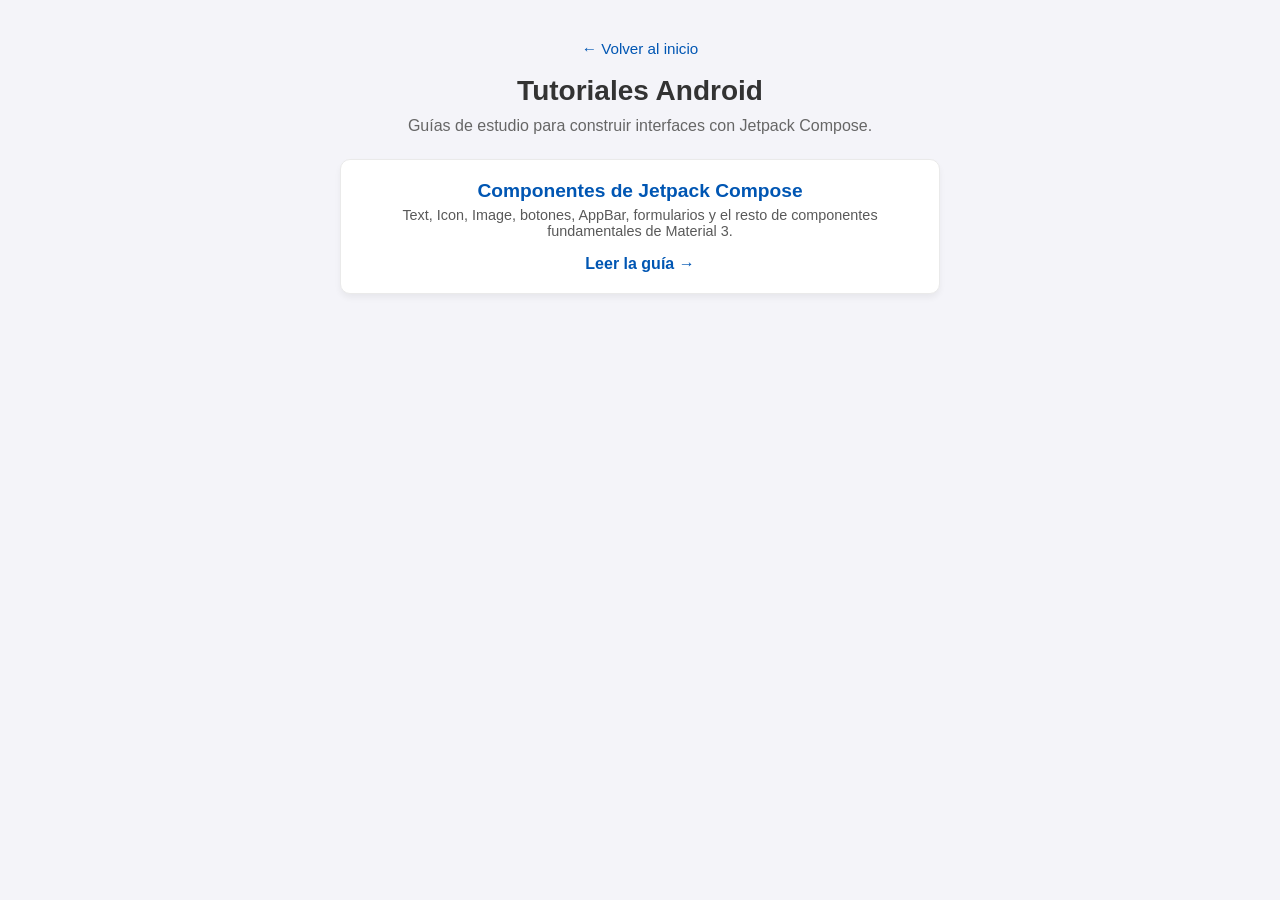
==== tutoriales/index.html @ 423dc996 "feat: añadir tutorial de Compose con navegación y código resaltado" ====
<!DOCTYPE html>
<html lang="es">
<head>
    <meta charset="UTF-8">
    <meta name="viewport" content="width=device-width, initial-scale=1.0">
    <title>Tutoriales Android | David Valdivia Vico</title>
    <meta name="description" content="Guías de Android con Jetpack Compose: explicaciones, código Kotlin y ejemplos visuales de componentes.">
    <link rel="icon" href="/favicon.svg" type="image/svg+xml">
    <link rel="stylesheet" href="../css/estilos.css">
</head>
<body>
    <main class="page-container">
        <a class="back-link" href="../index.html">← Volver al inicio</a>
        <div class="page-header">
            <h1>Tutoriales Android</h1>
            <p>Guías de estudio para construir interfaces con Jetpack Compose.</p>
        </div>

        <div class="links-grid">
            <a href="compose-componentes/" class="link-card">
                <span class="link-title">Componentes de Jetpack Compose</span>
                <span class="link-desc">Text, Icon, Image, botones, AppBar, formularios y el resto de componentes fundamentales de Material 3.</span>
                <span class="card-action">Leer la guía →</span>
            </a>
        </div>

        <div class="footer">
        </div>
    </main>
</body>
</html>
---- css/estilos.css ----
:root {
    --bg-color: #f4f4f9;
    --text-color: #333;
    --card-bg: #fff;
    --primary-color: #0056b3;
    --hover-color: #003d82;
}

* {
    box-sizing: border-box;
}

body {
    font-family: 'Segoe UI', Tahoma, Geneva, Verdana, sans-serif;
    background-color: var(--bg-color);
    color: var(--text-color);
    display: flex;
    flex-direction: column;
    align-items: center;
    margin: 0;
    padding: 40px 20px;
}

.profile-container,
.page-container {
    text-align: center;
    max-width: 600px;
    width: 100%;
}

.page-container.wide {
    max-width: 860px;
    text-align: left;
}

.profile-img {
    width: 120px;
    height: 120px;
    border-radius: 50%;
    object-fit: cover;
    border: 3px solid var(--primary-color);
    margin-bottom: 15px;
}

h1 {
    margin: 0 0 10px;
    font-size: 2em;
}

p.bio {
    font-size: 1.1em;
    color: #666;
    margin-bottom: 30px;
}

.section-title {
    font-size: 1.15em;
    color: #555;
    margin: 36px 0 14px;
    text-align: left;
    letter-spacing: 0.02em;
}

.links-grid {
    display: grid;
    gap: 15px;
}

.link-card {
    background-color: var(--card-bg);
    padding: 20px;
    border-radius: 10px;
    text-decoration: none;
    color: var(--text-color);
    box-shadow: 0 4px 6px rgba(0, 0, 0, 0.05);
    transition: transform 0.2s, box-shadow 0.2s;
    display: flex;
    flex-direction: column;
    align-items: center;
    border: 1px solid #eaeaea;
}

.link-card:hover {
    transform: translateY(-3px);
    box-shadow: 0 6px 12px rgba(0, 0, 0, 0.1);
    border-color: var(--primary-color);
}

.link-title {
    font-weight: bold;
    font-size: 1.2em;
    margin-bottom: 5px;
    color: var(--primary-color);
}

.link-desc {
    font-size: 0.9em;
    color: #595959;
    text-align: center;
}

.footer {
    margin-top: 50px;
    font-size: 0.85em;
    color: #666;
}

.back-link {
    display: inline-block;
    margin-bottom: 18px;
    color: var(--primary-color);
    text-decoration: none;
    font-size: 0.95em;
}

.back-link:hover {
    text-decoration: underline;
}

.page-header {
    margin-bottom: 24px;
}

.page-header h1 {
    font-size: 1.75em;
}

.page-header p {
    color: #666;
    margin: 8px 0 0;
}

.toc {
    background: var(--card-bg);
    border: 1px solid #eaeaea;
    border-radius: 10px;
    padding: 16px 20px;
    margin-bottom: 28px;
}

.toc h2 {
    margin: 0 0 10px;
    font-size: 1em;
    color: var(--primary-color);
}

.toc ol {
    margin: 0;
    padding-left: 20px;
}

.toc a {
    color: var(--text-color);
    text-decoration: none;
}

.toc a:hover {
    color: var(--primary-color);
    text-decoration: underline;
}

.markdown-body {
    background: var(--card-bg);
    border: 1px solid #eaeaea;
    border-radius: 10px;
    padding: 28px 32px 40px;
    box-shadow: 0 4px 6px rgba(0, 0, 0, 0.05);
    line-height: 1.65;
}

.markdown-body h1 {
    font-size: 1.8em;
    margin: 0 0 16px;
    padding-bottom: 10px;
    border-bottom: 1px solid #eee;
}

.markdown-body h2 {
    font-size: 1.35em;
    margin: 36px 0 12px;
    color: var(--primary-color);
    scroll-margin-top: 16px;
}

.markdown-body h3 {
    font-size: 1.1em;
    margin: 22px 0 8px;
}

.markdown-body p,
.markdown-body li {
    color: #444;
}

.markdown-body img {
    max-width: 100%;
    height: auto;
    border-radius: 8px;
    box-shadow: 0 2px 8px rgba(0, 0, 0, 0.08);
}

.markdown-body pre {
    background: #0f172a;
    color: #e2e8f0;
    padding: 16px;
    border-radius: 8px;
    overflow-x: auto;
}

.markdown-body code {
    font-family: Consolas, 'Courier New', monospace;
    font-size: 0.9em;
}

/* Kotlin: una paleta con mayor separación entre tipos de tokens. */
.markdown-body pre,
.markdown-body pre code.hljs {
    background: #0f172a;
    color: #e2e8f0;
}
.markdown-body pre code.hljs { padding: 0; }
.markdown-body .hljs-keyword { color: #ff9dce; font-weight: 600; }
.markdown-body .hljs-string,
.markdown-body .hljs-char { color: #a5e075; }
.markdown-body .hljs-number,
.markdown-body .hljs-literal { color: #ffbd7a; }
.markdown-body .hljs-comment { color: #a4b1c7; font-style: italic; }
.markdown-body .hljs-meta,
.markdown-body .hljs-meta .hljs-keyword { color: #ffe082; }
.markdown-body .hljs-title,
.markdown-body .hljs-title.function_ { color: #82cfff; }
.markdown-body .hljs-type,
.markdown-body .hljs-built_in,
.markdown-body .hljs-title.class_ { color: #7de4d4; }
.markdown-body .hljs-attr,
.markdown-body .hljs-property,
.markdown-body .hljs-symbol { color: #c4b5fd; }

.markdown-body :not(pre) > code {
    background: #eef2ff;
    color: #1e3a8a;
    padding: 0.1em 0.4em;
    border-radius: 4px;
}

.markdown-body blockquote {
    margin: 16px 0;
    padding: 8px 16px;
    border-left: 4px solid var(--primary-color);
    background: #f0f6ff;
    color: #444;
}

.markdown-body hr {
    border: none;
    border-top: 1px solid #eee;
    margin: 28px 0;
}

.loading,
.error {
    text-align: center;
    padding: 40px 16px;
    color: #777;
}

.error {
    color: #b91c1c;
}

.kofi {
    border-color: #ff5e5b;
}

:focus-visible {
    outline: 3px solid #0056b3;
    outline-offset: 4px;
}

.card-action {
    margin-top: 16px;
    color: var(--primary-color);
    font-weight: 600;
}

.guide-panel, .support-panel {
    margin-top: 28px;
    padding: 22px;
    background: var(--card-bg);
    border: 1px solid #d9e2ee;
    border-radius: 12px;
    text-align: left;
    line-height: 1.65;
}

.guide-panel h2, .support-panel h2 {
    margin-top: 0;
    font-size: 1.15rem;
}

.steps { padding-left: 24px; }
.steps li + li { margin-top: 8px; }
.bot-card { align-items: stretch; text-align: left; line-height: 1.65; }
.bot-card .link-title { margin: 0; }
.bot-card .link-desc { text-align: left; margin: 8px 0 18px; }
.bot-card .support-button { align-self: flex-start; }
.bot-card h4 { margin: 24px 0 0; font-size: 1rem; }
.bot-card details { margin-top: 8px; }
.bot-card:hover { transform: none; box-shadow: 0 4px 6px rgba(0, 0, 0, 0.05); border-color: #eaeaea; }
summary { cursor: pointer; color: var(--primary-color); font-weight: 600; }
.support-panel { background: #fff8f5; }
.support-button, .copy-button {
    display: inline-block;
    border: 1px solid #0056b3;
    border-radius: 8px;
    padding: 10px 16px;
    color: #fff;
    background: #0056b3;
    font: inherit;
    text-decoration: none;
    cursor: pointer;
}
.support-button:hover, .copy-button:hover { background: #003d82; }
.copy-button { margin-top: 12px; font-size: .9rem; }
.markdown-body { overflow-wrap: anywhere; }
.markdown-body pre { overflow-wrap: normal; }
.toc ol { display: grid; gap: 8px; }
.tutorial-meta { font-size: .95rem; }
.tutorial-tags { display: flex; flex-wrap: wrap; gap: 8px; margin: 16px 0; }
.tutorial-tag {
    display: inline-block;
    border-radius: 999px;
    padding: 6px 12px;
    font-size: .85rem;
    font-weight: 600;
    line-height: 1.5;
}
.tag-level { background: #dcfce7; color: #166534; }
.tag-requirement { background: #dbeafe; color: #1e40af; }
.back-to-index {
    position: fixed;
    right: max(20px, env(safe-area-inset-right));
    bottom: max(20px, env(safe-area-inset-bottom));
    z-index: 10;
    display: inline-flex;
    align-items: center;
    min-height: 44px;
    padding: 10px 18px;
    border-radius: 999px;
    background: var(--primary-color);
    color: #fff;
    font-weight: 600;
    text-decoration: none;
    box-shadow: 0 4px 14px rgba(0, 0, 0, .2);
}
.back-to-index:hover { background: var(--hover-color); }
.toc { scroll-margin-top: 20px; }
body:has(.back-to-index) { padding-bottom: 100px; }
.reading-help { margin-top: 8px; line-height: 1.65; }
.reading-help li + li { margin-top: 8px; }

@media (prefers-reduced-motion: reduce) {
    .link-card { transition: none; }
    .link-card:hover { transform: none; }
}

@media (max-width: 640px) {
    .markdown-body {
        padding: 20px 16px 32px;
    }
}
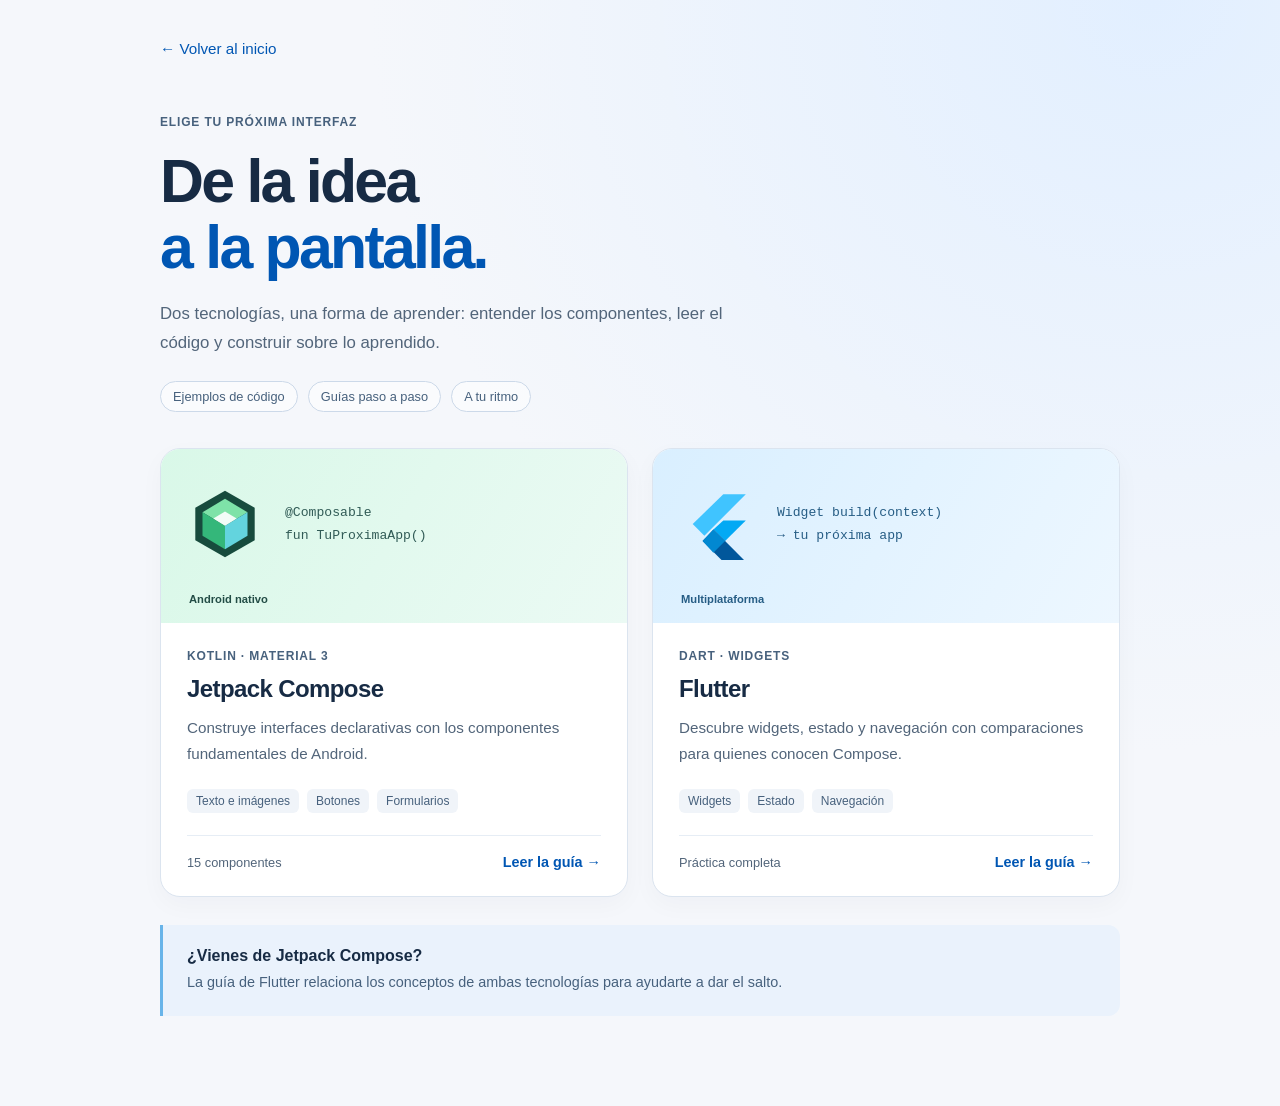
==== commit e7a5afbc: "feat: rediseñar la portada y el catálogo de tutoriales" ====
--- a/tutoriales/index.html
+++ b/tutoriales/index.html
@@ -3,26 +3,44 @@
 <head>
     <meta charset="UTF-8">
     <meta name="viewport" content="width=device-width, initial-scale=1.0">
-    <title>Tutoriales Android | David Valdivia Vico</title>
-    <meta name="description" content="Guías de Android con Jetpack Compose: explicaciones, código Kotlin y ejemplos visuales de componentes.">
+    <title>Tutoriales de desarrollo de apps | David Valdivia Vico</title>
+    <meta name="description" content="Guías de Jetpack Compose y Flutter: componentes, ejemplos de Kotlin y Dart y comparaciones para aprender a desarrollar apps.">
     <link rel="icon" href="/favicon.svg" type="image/svg+xml">
     <link rel="stylesheet" href="../css/estilos.css">
 </head>
-<body>
-    <main class="page-container">
+<body class="catalog-page">
+    <main class="page-container catalog-container">
         <a class="back-link" href="../index.html">← Volver al inicio</a>
-        <div class="page-header">
-            <h1>Tutoriales Android</h1>
-            <p>Guías de estudio para construir interfaces con Jetpack Compose.</p>
-        </div>
+        <header class="catalog-header">
+            <p class="eyebrow">Elige tu próxima interfaz</p>
+            <h1>De la idea<br><span>a la pantalla.</span></h1>
+            <p>Dos tecnologías, una forma de aprender: entender los componentes, leer el código y construir sobre lo aprendido.</p>
+            <div class="catalog-highlights"><span>Ejemplos de código</span><span>Guías paso a paso</span><span>A tu ritmo</span></div>
+        </header>
 
-        <div class="links-grid">
-            <a href="compose-componentes/" class="link-card">
-                <span class="link-title">Componentes de Jetpack Compose</span>
-                <span class="link-desc">Text, Icon, Image, botones, AppBar, formularios y el resto de componentes fundamentales de Material 3.</span>
-                <span class="card-action">Leer la guía →</span>
+        <div class="course-grid" aria-label="Guías disponibles">
+            <a href="compose-componentes/" class="course-card compose-course">
+                <div class="course-visual"><img src="../assets/compose-mark.svg" width="72" height="72" alt=""><span class="visual-code" aria-hidden="true">@Composable<br>fun TuProximaApp()</span><span class="course-platform">Android nativo</span></div>
+                <div class="course-content">
+                    <span class="resource-label">Kotlin · Material 3</span>
+                    <h2>Jetpack Compose</h2>
+                    <p>Construye interfaces declarativas con los componentes fundamentales de Android.</p>
+                    <ul class="course-topics" aria-label="Temas"><li>Texto e imágenes</li><li>Botones</li><li>Formularios</li></ul>
+                    <span class="course-footer"><span>15 componentes</span><span class="card-action">Leer la guía →</span></span>
+                </div>
+            </a>
+            <a href="flutter-componentes/" class="course-card flutter-course">
+                <div class="course-visual"><img src="../assets/flutter-mark.svg" width="72" height="72" alt=""><span class="visual-code" aria-hidden="true">Widget build(context)<br>→ tu próxima app</span><span class="course-platform">Multiplataforma</span></div>
+                <div class="course-content">
+                    <span class="resource-label">Dart · Widgets</span>
+                    <h2>Flutter</h2>
+                    <p>Descubre widgets, estado y navegación con comparaciones para quienes conocen Compose.</p>
+                    <ul class="course-topics" aria-label="Temas"><li>Widgets</li><li>Estado</li><li>Navegación</li></ul>
+                    <span class="course-footer"><span>Práctica completa</span><span class="card-action">Leer la guía →</span></span>
+                </div>
             </a>
         </div>
+        <aside class="catalog-note"><strong>¿Vienes de Jetpack Compose?</strong><p>La guía de Flutter relaciona los conceptos de ambas tecnologías para ayudarte a dar el salto.</p></aside>
 
         <div class="footer">
         </div>
--- a/css/estilos.css
+++ b/css/estilos.css
@@ -256,6 +256,22 @@
     border-top: 1px solid #eee;
     margin: 28px 0;
 }
+
+.markdown-body table {
+    display: block;
+    max-width: 100%;
+    overflow-x: auto;
+    border-collapse: collapse;
+    margin: 20px 0;
+}
+.markdown-body th, .markdown-body td {
+    border: 1px solid #d9e2ee;
+    padding: 10px 12px;
+    text-align: left;
+    min-width: 140px;
+}
+.markdown-body th { background: #eef2ff; }
+.markdown-body tbody tr:nth-child(even) { background: #f8fafc; }
 
 .loading,
 .error {
@@ -359,7 +375,110 @@
 .reading-help { margin-top: 8px; line-height: 1.65; }
 .reading-help li + li { margin-top: 8px; }
 
+.home-page, .catalog-page {
+    background: radial-gradient(ellipse at 90% 0%, #e2efff 0, transparent 48%), #f5f7fb;
+    color: #172b44;
+}
+.home-container, .catalog-container { max-width: 960px; text-align: left; }
+.home-header, .catalog-header { padding: 28px 0 24px; }
+.eyebrow, .resource-label {
+    font-size: .75rem;
+    font-weight: 700;
+    letter-spacing: .07em;
+    text-transform: uppercase;
+    color: #47617d;
+}
+.home-header h1, .catalog-header h1 {
+    font-size: clamp(2.3rem, 6vw, 3.8rem);
+    line-height: 1.08;
+    letter-spacing: -.045em;
+    margin: 20px 0;
+}
+.home-header h1 span, .catalog-header h1 span { color: #0056b3; }
+.home-header .bio, .catalog-header > p:not(.eyebrow) {
+    max-width: 580px;
+    font-size: 1.05rem;
+    line-height: 1.7;
+    color: #52657a;
+    margin-bottom: 12px;
+}
+.resource-grid, .course-grid { display: grid; grid-template-columns: repeat(2, minmax(0, 1fr)); gap: 24px; }
+.resource-grid { align-items: stretch; }
+.resource-grid .link-card { padding: 0; border-radius: 18px; align-items: flex-start; text-align: left; gap: 0; background: linear-gradient(135deg, #fff, #eef5ff); line-height: 1.65; }
+.resource-grid .link-card:hover { transform: none; border-color: #eaeaea; box-shadow: 0 4px 6px rgba(0, 0, 0, .05); }
+.resource-grid .link-title { font-size: 1.25rem; margin: 0; color: #172b44; }
+.resource-grid .link-desc { text-align: left; line-height: 1.65; margin: 0; }
+.resource-grid .support-button { padding: 9px 14px; font-size: .9rem; margin-top: auto; }
+.resource-grid .bot-help { margin: 0; padding: 0 26px 20px; font-size: .85rem; width: 100%; }
+.resource-main {
+    display: flex; flex-direction: column; align-items: flex-start;
+    gap: 12px; flex: 1; width: 100%; padding: 26px 26px 14px;
+    color: inherit; text-decoration: none; border-radius: 18px;
+}
+.resource-main .card-action { margin-top: auto; padding-top: 8px; }
+.resource-main:hover .card-action { text-decoration: underline; text-underline-offset: 4px; }
+.resource-grid .link-card:has(.resource-main:hover) { transform: translateY(-3px); border-color: var(--primary-color); box-shadow: 0 8px 22px #172b4412; }
+.bot-help summary { color: #47617d; font-weight: 500; padding: 8px 0; }
+.bot-help p { line-height: 1.6; }
+.resource-icon { display: flex; align-items: center; height: 40px; font-size: 30px; }
+.mini-technologies { display: flex; gap: 12px; }
+.home-container .support-panel {
+    display: flex; align-items: center; gap: 20px;
+    padding: 22px 24px; margin-top: 28px;
+    background: linear-gradient(110deg, #fff1e6, #fffaf5);
+    border: 1px solid #edcbb2; border-radius: 18px;
+}
+.support-icon { display: grid; place-items: center; width: 48px; height: 48px; flex-shrink: 0; background: #ffe0c7; border-radius: 14px; font-size: 24px; }
+.support-copy { flex: 1; }
+.home-container .support-panel h2 { color: #6e391d; font-size: 1.05rem; margin: 0 0 5px; }
+.home-container .support-panel p { color: #73533f; font-size: .88rem; margin: 0; line-height: 1.6; }
+.home-container .support-panel .support-button { background: #91451f; border-color: #91451f; color: #fff; font-size: .85rem; white-space: nowrap; }
+.home-container .support-panel .support-button:hover { background: #713516; }
+.catalog-highlights { display: flex; flex-wrap: wrap; gap: 10px; margin: 24px 0 12px; }
+.catalog-highlights span { color: #47617d; font-size: .8rem; padding: 7px 12px; border: 1px solid #ccd9e9; border-radius: 999px; background: #ffffff80; }
+.course-card {
+    display: flex;
+    flex-direction: column;
+    overflow: hidden;
+    border: 1px solid #dbe4ef;
+    border-radius: 20px;
+    background: #fff;
+    color: inherit;
+    text-decoration: none;
+    box-shadow: 0 8px 24px #172b4408;
+    transition: transform .2s, box-shadow .2s;
+}
+.course-card:hover { transform: translateY(-4px); box-shadow: 0 14px 32px #172b4414; }
+.course-visual { position: relative; display: flex; align-items: center; gap: 24px; padding: 30px 28px 54px; min-height: 174px; overflow: hidden; }
+.compose-course .course-visual { background: linear-gradient(120deg, #d9f8e8, #ebfaf4); }
+.flutter-course .course-visual { background: linear-gradient(120deg, #d9efff, #edf7ff); }
+.course-visual img { flex-shrink: 0; }
+.visual-code { color: #315b56; font: .82rem/1.8 Consolas, monospace; overflow-wrap: anywhere; }
+.flutter-course .visual-code { color: #265d85; }
+.course-platform { position: absolute; bottom: 18px; left: 28px; font-size: .7rem; font-weight: 600; color: #234d46; }
+.flutter-course .course-platform { color: #265d85; }
+.course-content { display: flex; flex-direction: column; flex: 1; padding: 26px; }
+.course-content h2 { margin: 12px 0; font-size: 1.5rem; letter-spacing: -.025em; }
+.course-content > p { color: #52657a; font-size: .95rem; line-height: 1.7; margin: 0; }
+.course-topics { display: flex; flex-wrap: wrap; gap: 8px; padding: 0; margin: 22px 0; list-style: none; }
+.course-topics li { padding: 5px 9px; border-radius: 6px; background: #f0f4f9; color: #47617d; font-size: .75rem; }
+.course-footer { display: flex; flex-wrap: wrap; align-items: center; justify-content: space-between; gap: 12px; border-top: 1px solid #e6edf5; padding-top: 18px; margin-top: auto; font-size: .8rem; color: #52657a; }
+.course-footer .card-action { margin: 0; font-size: .9rem; }
+.catalog-note { margin-top: 28px; padding: 22px 24px; border-left: 3px solid #68b4e9; background: #eaf2fc; border-radius: 0 12px 12px 0; }
+.catalog-note p { margin: 6px 0 0; color: #47617d; line-height: 1.6; font-size: .9rem; }
+
+@media (max-width: 640px) {
+    .resource-grid, .course-grid { grid-template-columns: 1fr; gap: 18px; }
+    .home-container .support-panel { flex-wrap: wrap; gap: 14px; }
+    .support-copy { flex-basis: calc(100% - 62px); }
+    .home-header, .catalog-header { padding-top: 8px; }
+    .course-visual { min-height: 154px; }
+}
+
 @media (prefers-reduced-motion: reduce) {
+    .resource-grid .link-card:has(.resource-main:hover) { transform: none; }
+    .course-card { transition: none; }
+    .course-card:hover { transform: none; }
     .link-card { transition: none; }
     .link-card:hover { transform: none; }
 }
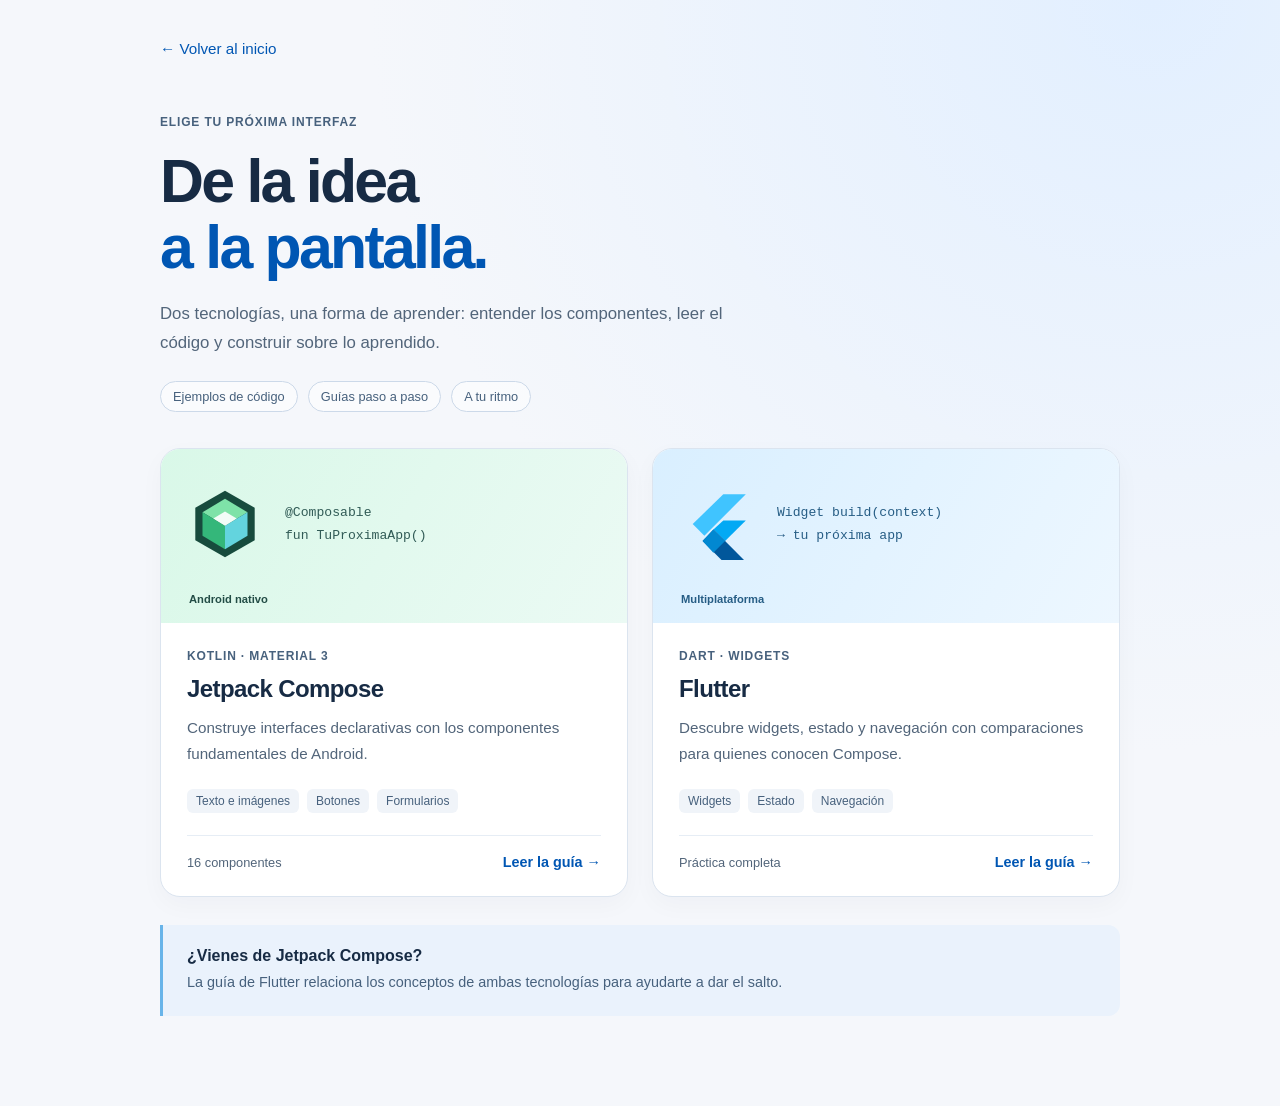
==== commit 5b8ea10f: "docs: añadir TooltipBox al tutorial de Compose" ====
--- a/tutoriales/index.html
+++ b/tutoriales/index.html
@@ -26,7 +26,7 @@
                     <h2>Jetpack Compose</h2>
                     <p>Construye interfaces declarativas con los componentes fundamentales de Android.</p>
                     <ul class="course-topics" aria-label="Temas"><li>Texto e imágenes</li><li>Botones</li><li>Formularios</li></ul>
-                    <span class="course-footer"><span>15 componentes</span><span class="card-action">Leer la guía →</span></span>
+                    <span class="course-footer"><span>16 componentes</span><span class="card-action">Leer la guía →</span></span>
                 </div>
             </a>
             <a href="flutter-componentes/" class="course-card flutter-course">
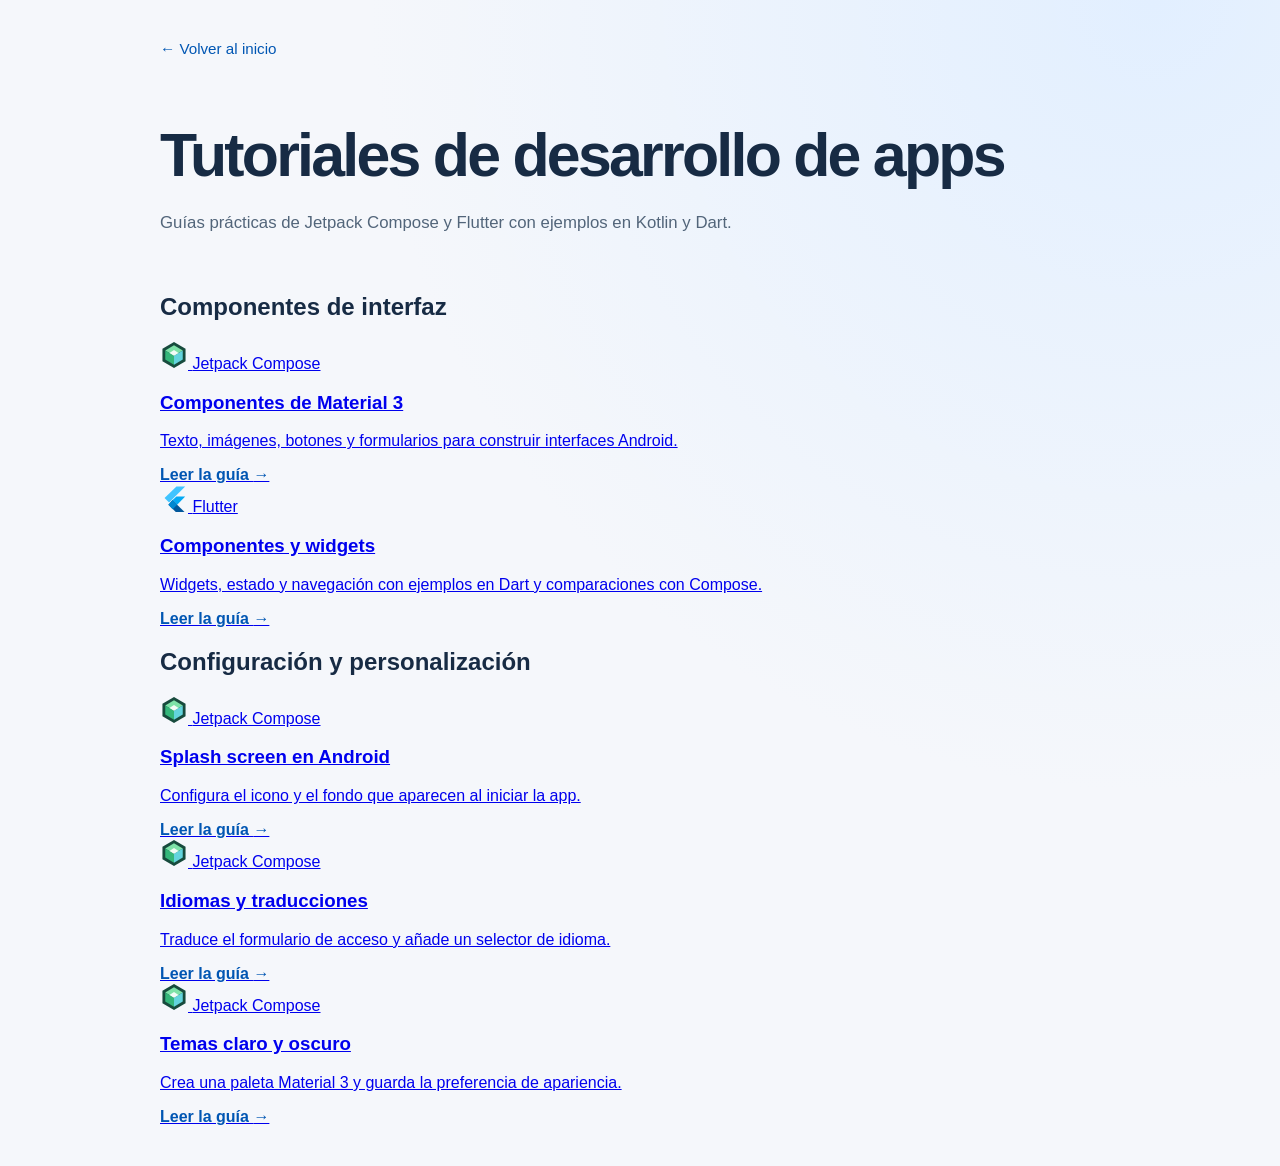
==== commit cd4483bc: "feat: añadir guías de Compose y organizar el catálogo por categorías" ====
--- a/tutoriales/index.html
+++ b/tutoriales/index.html
@@ -4,7 +4,7 @@
     <meta charset="UTF-8">
     <meta name="viewport" content="width=device-width, initial-scale=1.0">
     <title>Tutoriales de desarrollo de apps | David Valdivia Vico</title>
-    <meta name="description" content="Guías de Jetpack Compose y Flutter: componentes, ejemplos de Kotlin y Dart y comparaciones para aprender a desarrollar apps.">
+    <meta name="description" content="Guías de Jetpack Compose y Flutter con ejemplos de componentes, arranque, idiomas y temas.">
     <link rel="icon" href="/favicon.svg" type="image/svg+xml">
     <link rel="stylesheet" href="../css/estilos.css">
 </head>
@@ -12,38 +12,66 @@
     <main class="page-container catalog-container">
         <a class="back-link" href="../index.html">← Volver al inicio</a>
         <header class="catalog-header">
-            <p class="eyebrow">Elige tu próxima interfaz</p>
-            <h1>De la idea<br><span>a la pantalla.</span></h1>
-            <p>Dos tecnologías, una forma de aprender: entender los componentes, leer el código y construir sobre lo aprendido.</p>
-            <div class="catalog-highlights"><span>Ejemplos de código</span><span>Guías paso a paso</span><span>A tu ritmo</span></div>
+            <h1>Tutoriales de desarrollo de apps</h1>
+            <p>Guías prácticas de Jetpack Compose y Flutter con ejemplos en Kotlin y Dart.</p>
         </header>
 
-        <div class="course-grid" aria-label="Guías disponibles">
-            <a href="compose-componentes/" class="course-card compose-course">
-                <div class="course-visual"><img src="../assets/compose-mark.svg" width="72" height="72" alt=""><span class="visual-code" aria-hidden="true">@Composable<br>fun TuProximaApp()</span><span class="course-platform">Android nativo</span></div>
-                <div class="course-content">
-                    <span class="resource-label">Kotlin · Material 3</span>
-                    <h2>Jetpack Compose</h2>
-                    <p>Construye interfaces declarativas con los componentes fundamentales de Android.</p>
-                    <ul class="course-topics" aria-label="Temas"><li>Texto e imágenes</li><li>Botones</li><li>Formularios</li></ul>
-                    <span class="course-footer"><span>16 componentes</span><span class="card-action">Leer la guía →</span></span>
-                </div>
-            </a>
-            <a href="flutter-componentes/" class="course-card flutter-course">
-                <div class="course-visual"><img src="../assets/flutter-mark.svg" width="72" height="72" alt=""><span class="visual-code" aria-hidden="true">Widget build(context)<br>→ tu próxima app</span><span class="course-platform">Multiplataforma</span></div>
-                <div class="course-content">
-                    <span class="resource-label">Dart · Widgets</span>
-                    <h2>Flutter</h2>
-                    <p>Descubre widgets, estado y navegación con comparaciones para quienes conocen Compose.</p>
-                    <ul class="course-topics" aria-label="Temas"><li>Widgets</li><li>Estado</li><li>Navegación</li></ul>
-                    <span class="course-footer"><span>Práctica completa</span><span class="card-action">Leer la guía →</span></span>
-                </div>
-            </a>
-        </div>
-        <aside class="catalog-note"><strong>¿Vienes de Jetpack Compose?</strong><p>La guía de Flutter relaciona los conceptos de ambas tecnologías para ayudarte a dar el salto.</p></aside>
+        <section class="catalog-category" aria-labelledby="componentes">
+            <h2 id="componentes">Componentes de interfaz</h2>
+            <div class="lesson-grid">
+                <a class="lesson-card lesson-card--compose" href="compose-componentes/">
+                    <div class="lesson-card-platform">
+                        <img src="../assets/compose-mark.svg" width="28" height="28" alt="">
+                        <span>Jetpack Compose</span>
+                    </div>
+                    <h3>Componentes de Material 3</h3>
+                    <p>Texto, imágenes, botones y formularios para construir interfaces Android.</p>
+                    <span class="card-action">Leer la guía <span aria-hidden="true">→</span></span>
+                </a>
+                <a class="lesson-card lesson-card--flutter" href="flutter-componentes/">
+                    <div class="lesson-card-platform">
+                        <img src="../assets/flutter-mark.svg" width="28" height="28" alt="">
+                        <span>Flutter</span>
+                    </div>
+                    <h3>Componentes y widgets</h3>
+                    <p>Widgets, estado y navegación con ejemplos en Dart y comparaciones con Compose.</p>
+                    <span class="card-action">Leer la guía <span aria-hidden="true">→</span></span>
+                </a>
+            </div>
+        </section>
 
-        <div class="footer">
-        </div>
+        <section class="catalog-category" aria-labelledby="configuracion">
+            <h2 id="configuracion">Configuración y personalización</h2>
+            <div class="lesson-grid">
+                <a class="lesson-card lesson-card--compose" href="compose-splash-screen/">
+                    <div class="lesson-card-platform">
+                        <img src="../assets/compose-mark.svg" width="28" height="28" alt="">
+                        <span>Jetpack Compose</span>
+                    </div>
+                    <h3>Splash screen en Android</h3>
+                    <p>Configura el icono y el fondo que aparecen al iniciar la app.</p>
+                    <span class="card-action">Leer la guía <span aria-hidden="true">→</span></span>
+                </a>
+                <a class="lesson-card lesson-card--compose" href="compose-idiomas/">
+                    <div class="lesson-card-platform">
+                        <img src="../assets/compose-mark.svg" width="28" height="28" alt="">
+                        <span>Jetpack Compose</span>
+                    </div>
+                    <h3>Idiomas y traducciones</h3>
+                    <p>Traduce el formulario de acceso y añade un selector de idioma.</p>
+                    <span class="card-action">Leer la guía <span aria-hidden="true">→</span></span>
+                </a>
+                <a class="lesson-card lesson-card--compose" href="compose-temas/">
+                    <div class="lesson-card-platform">
+                        <img src="../assets/compose-mark.svg" width="28" height="28" alt="">
+                        <span>Jetpack Compose</span>
+                    </div>
+                    <h3>Temas claro y oscuro</h3>
+                    <p>Crea una paleta Material 3 y guarda la preferencia de apariencia.</p>
+                    <span class="card-action">Leer la guía <span aria-hidden="true">→</span></span>
+                </a>
+            </div>
+        </section>
     </main>
 </body>
 </html>
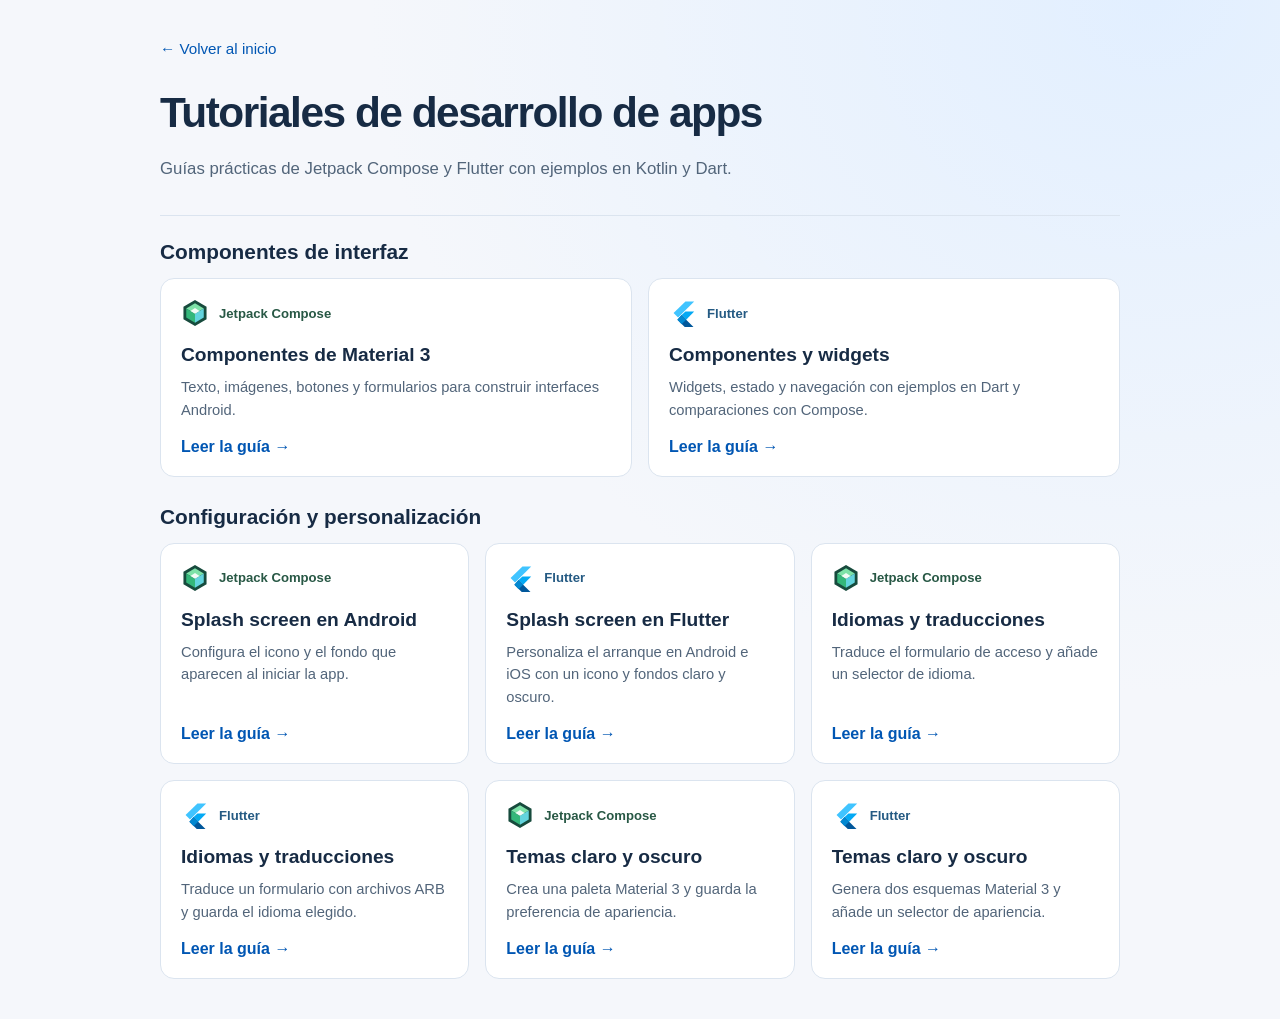
==== commit cbd5ec1d: "feat: añadir guías de arranque, idiomas y temas en Flutter" ====
--- a/tutoriales/index.html
+++ b/tutoriales/index.html
@@ -52,6 +52,15 @@
                     <p>Configura el icono y el fondo que aparecen al iniciar la app.</p>
                     <span class="card-action">Leer la guía <span aria-hidden="true">→</span></span>
                 </a>
+                <a class="lesson-card lesson-card--flutter" href="flutter-splash-screen/">
+                    <div class="lesson-card-platform">
+                        <img src="../assets/flutter-mark.svg" width="28" height="28" alt="">
+                        <span>Flutter</span>
+                    </div>
+                    <h3>Splash screen en Flutter</h3>
+                    <p>Personaliza el arranque en Android e iOS con un icono y fondos claro y oscuro.</p>
+                    <span class="card-action">Leer la guía <span aria-hidden="true">→</span></span>
+                </a>
                 <a class="lesson-card lesson-card--compose" href="compose-idiomas/">
                     <div class="lesson-card-platform">
                         <img src="../assets/compose-mark.svg" width="28" height="28" alt="">
@@ -59,6 +68,15 @@
                     </div>
                     <h3>Idiomas y traducciones</h3>
                     <p>Traduce el formulario de acceso y añade un selector de idioma.</p>
+                    <span class="card-action">Leer la guía <span aria-hidden="true">→</span></span>
+                </a>
+                <a class="lesson-card lesson-card--flutter" href="flutter-idiomas/">
+                    <div class="lesson-card-platform">
+                        <img src="../assets/flutter-mark.svg" width="28" height="28" alt="">
+                        <span>Flutter</span>
+                    </div>
+                    <h3>Idiomas y traducciones</h3>
+                    <p>Traduce un formulario con archivos ARB y guarda el idioma elegido.</p>
                     <span class="card-action">Leer la guía <span aria-hidden="true">→</span></span>
                 </a>
                 <a class="lesson-card lesson-card--compose" href="compose-temas/">
@@ -70,6 +88,15 @@
                     <p>Crea una paleta Material 3 y guarda la preferencia de apariencia.</p>
                     <span class="card-action">Leer la guía <span aria-hidden="true">→</span></span>
                 </a>
+                <a class="lesson-card lesson-card--flutter" href="flutter-temas/">
+                    <div class="lesson-card-platform">
+                        <img src="../assets/flutter-mark.svg" width="28" height="28" alt="">
+                        <span>Flutter</span>
+                    </div>
+                    <h3>Temas claro y oscuro</h3>
+                    <p>Genera dos esquemas Material 3 y añade un selector de apariencia.</p>
+                    <span class="card-action">Leer la guía <span aria-hidden="true">→</span></span>
+                </a>
             </div>
         </section>
     </main>
--- a/css/estilos.css
+++ b/css/estilos.css
@@ -375,6 +375,31 @@
 .reading-help { margin-top: 8px; line-height: 1.65; }
 .reading-help li + li { margin-top: 8px; }
 
+.lesson-header { margin: 18px 0 30px; padding-bottom: 22px; border-bottom: 1px solid #dbe4ef; }
+.lesson-header h1 { font-size: clamp(2rem, 5vw, 3.3rem); line-height: 1.08; letter-spacing: -.04em; color: #172b44; }
+.lesson-deck { font-size: clamp(1.05rem, 2.5vw, 1.25rem); line-height: 1.6; color: #52657a; }
+.lesson-links { display: flex; flex-wrap: wrap; gap: 10px 22px; font-size: .9rem; }
+.lesson-page a { text-underline-offset: .18em; }
+.lesson-links a, .lesson-page .markdown-body a { color: var(--primary-color); }
+.lesson-page .markdown-body { font-size: 1.06rem; line-height: 1.78; }
+.lesson-page .markdown-body h2 { color: #172b44; font-size: 1.5em; line-height: 1.25; }
+.lesson-page .markdown-body > p:first-child { font-size: 1.12em; }
+.lesson-figure { margin: 28px auto; text-align: center; }
+.lesson-figure--compact { max-width: 420px; }
+.lesson-figure img { display: block; margin-inline: auto; }
+.lesson-figure figcaption { margin-top: 10px; color: #52657a; font-size: .86rem; line-height: 1.55; }
+.catalog-category + .catalog-category { margin-top: 28px; }
+.catalog-category > h2 { margin: 0 0 14px; color: #172b44; font-size: 1.3rem; }
+.lesson-grid { display: grid; grid-template-columns: repeat(auto-fit, minmax(min(230px, 100%), 1fr)); gap: 16px; }
+.lesson-card { display: flex; flex-direction: column; padding: 20px; background: #fff; border: 1px solid #dbe4ef; border-radius: 14px; color: #172b44; text-decoration: none; }
+.lesson-card:hover { border-color: var(--primary-color); }
+.lesson-card:hover .card-action { text-decoration: underline; }
+.lesson-card-platform { display: flex; align-items: center; gap: 10px; font-size: .82rem; font-weight: 650; color: #285845; }
+.lesson-card--flutter .lesson-card-platform { color: #245a83; }
+.lesson-card h3 { margin: 16px 0 0; font-size: 1.2rem; line-height: 1.3; }
+.lesson-card p { color: #52657a; font-size: .92rem; line-height: 1.55; margin: 8px 0 16px; }
+.lesson-card .card-action { margin-top: auto; }
+
 .home-page, .catalog-page {
     background: radial-gradient(ellipse at 90% 0%, #e2efff 0, transparent 48%), #f5f7fb;
     color: #172b44;
@@ -458,7 +483,7 @@
 .course-platform { position: absolute; bottom: 18px; left: 28px; font-size: .7rem; font-weight: 600; color: #234d46; }
 .flutter-course .course-platform { color: #265d85; }
 .course-content { display: flex; flex-direction: column; flex: 1; padding: 26px; }
-.course-content h2 { margin: 12px 0; font-size: 1.5rem; letter-spacing: -.025em; }
+.course-content h3 { margin: 12px 0; font-size: 1.5rem; letter-spacing: -.025em; }
 .course-content > p { color: #52657a; font-size: .95rem; line-height: 1.7; margin: 0; }
 .course-topics { display: flex; flex-wrap: wrap; gap: 8px; padding: 0; margin: 22px 0; list-style: none; }
 .course-topics li { padding: 5px 9px; border-radius: 6px; background: #f0f4f9; color: #47617d; font-size: .75rem; }
@@ -467,11 +492,124 @@
 .catalog-note { margin-top: 28px; padding: 22px 24px; border-left: 3px solid #68b4e9; background: #eaf2fc; border-radius: 0 12px 12px 0; }
 .catalog-note p { margin: 6px 0 0; color: #47617d; line-height: 1.6; font-size: .9rem; }
 
+.home-header {
+    background: radial-gradient(ellipse at 100% 0%, #254467 0%, transparent 65%), #111e32;
+    color: #f5f8ff;
+    border: 1px solid #294364;
+    border-radius: 22px;
+    padding: clamp(24px, 5vw, 56px);
+}
+
+.home-header h1 {
+    color: inherit;
+    font-size: clamp(2rem, 5.5vw, 3.65rem);
+    line-height: 1.08;
+    letter-spacing: -.04em;
+}
+
+.home-header h1 span, .home-header .eyebrow { color: #a5cdff; }
+.home-header .bio { color: #d2dfef; }
+
+.catalog-header, .reader-page :is(.lesson-header, .page-header) {
+    margin: 4px 0 24px;
+    padding: 10px 0 20px;
+    border-bottom: 1px solid #dbe4ef;
+}
+.catalog-header h1, .reader-page :is(.lesson-header, .page-header) h1 {
+    margin: 0 0 10px;
+    color: #172b44;
+    font-size: clamp(1.75rem, 4.1vw, 2.65rem);
+    line-height: 1.15;
+    letter-spacing: -.035em;
+}
+.reader-page .lesson-deck { margin: 0; font-size: 1.02rem; }
+.reader-page .lesson-header .eyebrow { margin: 0 0 8px; }
+
+.reader-page { background: #f3f6fa; }
+.reader-page .page-container.wide { max-width: 1140px; }
+.reader-page .lesson-header { margin-top: 0; }
+.reader-layout {
+    display: grid;
+    grid-template-columns: minmax(215px, 258px) minmax(0, 1fr);
+    align-items: start;
+    gap: clamp(20px, 4vw, 42px);
+}
+.reader-layout > article { grid-column: 2; min-width: 0; }
+.reader-toc {
+    position: sticky;
+    top: 24px;
+    max-height: calc(100vh - 48px);
+    max-height: calc(100dvh - 48px);
+    overflow-y: auto;
+    scrollbar-width: thin;
+    margin: 0;
+    border: 1px solid #dbe4ef;
+    border-radius: 16px;
+    padding: 17px 12px 14px;
+}
+.reader-toc h2 {
+    color: #172b44;
+    font-size: 1rem;
+    margin: 0 10px 10px;
+}
+.reader-toc summary { display: none; }
+.reader-toc ol { gap: 2px; list-style: none; padding: 0; counter-reset: guide-section; }
+.reader-toc a {
+    counter-increment: guide-section;
+    display: grid;
+    grid-template-columns: 2ch 1fr;
+    gap: 9px;
+    padding: 8px 9px;
+    border-inline-start: 3px solid transparent;
+    border-radius: 7px;
+    color: #405570;
+    font-size: .88rem;
+    line-height: 1.4;
+}
+.reader-toc a::before {
+    content: counter(guide-section, decimal-leading-zero);
+    color: #526985;
+    font: .88em/1.6 Consolas, monospace;
+}
+.reader-toc a:hover, .reader-toc a[aria-current] { background: #eaf2ff; color: #16477e; }
+.reader-toc a[aria-current] { border-inline-start-color: #0056b3; font-weight: 700; }
+.reader-toc a:focus-visible { outline-offset: -2px; }
+.reader-page .markdown-body {
+    border: 1px solid #dbe4ef;
+    border-radius: 18px;
+    padding: clamp(20px, 4.5vw, 50px);
+    box-shadow: none;
+    color: #24384f;
+}
+.reader-page .markdown-body h2 { margin-top: 2em; scroll-margin-top: 28px; }
+.reader-page .markdown-body h3 { color: #253d58; line-height: 1.35; }
+.reader-page .markdown-body > :first-child { margin-top: 0; }
+.reader-page .markdown-body pre { border-radius: 12px; padding: 20px; }
+.reader-page .copy-button {
+    background: #eef4ff;
+    color: #16477e;
+    border-color: #cedef4;
+    margin-top: 2px;
+}
+.reader-page .copy-button:hover { background: #dfebff; }
+.reader-page .lesson-figure { padding: clamp(10px, 3vw, 22px); border: 1px solid #dbe4ef; border-radius: 14px; background: #f7f9fc; }
+.reader-page .lesson-figure img { box-shadow: none; }
+.reader-page:not(:has(.reader-toc:not([hidden]))) .back-to-index { display: none; }
+
+@media (max-width: 860px) {
+    .reader-layout { grid-template-columns: minmax(0, 1fr); gap: 16px; }
+    .reader-layout > article { grid-column: 1; }
+    .reader-toc { position: static; max-height: none; padding: 0; overflow: visible; }
+    .reader-toc h2 { display: none; }
+    .reader-toc summary { display: list-item; color: #172b44; padding: 16px 20px; }
+    .reader-toc ol { padding: 0 12px 12px; }
+}
+
+
 @media (max-width: 640px) {
     .resource-grid, .course-grid { grid-template-columns: 1fr; gap: 18px; }
     .home-container .support-panel { flex-wrap: wrap; gap: 14px; }
     .support-copy { flex-basis: calc(100% - 62px); }
-    .home-header, .catalog-header { padding-top: 8px; }
     .course-visual { min-height: 154px; }
 }
 
